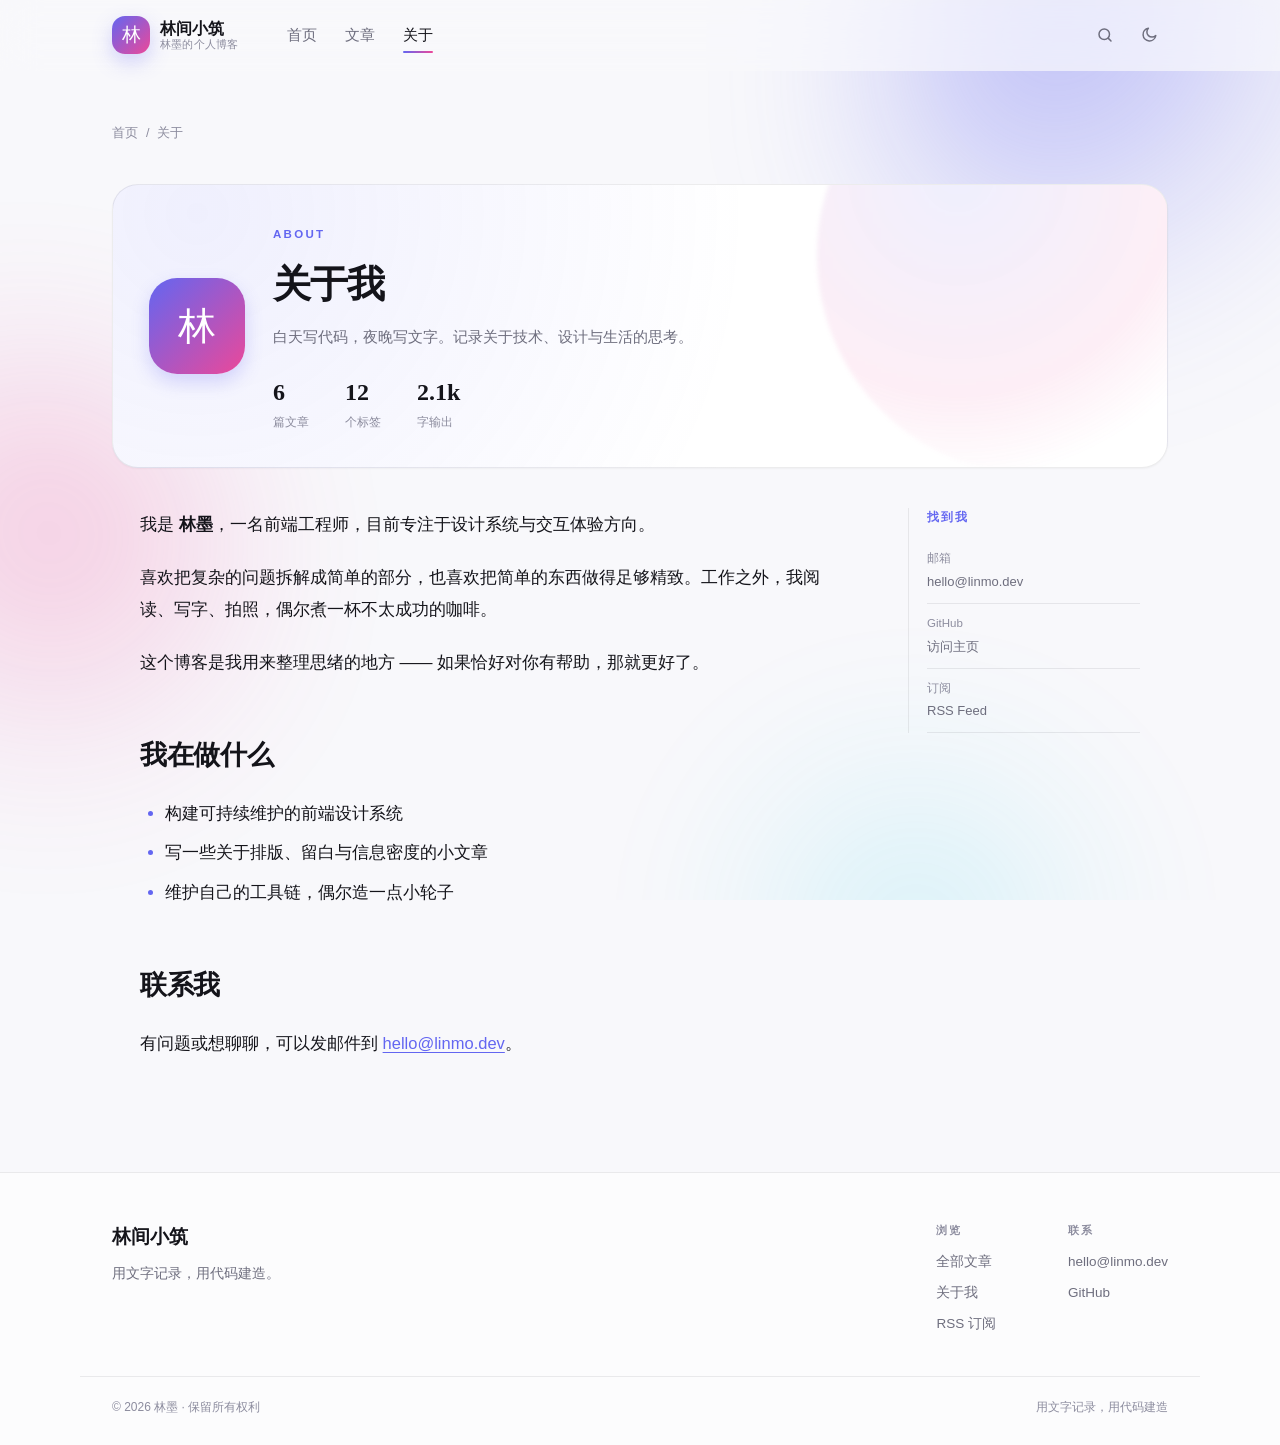
==== about/index.html @ 9710a499 "Replace site with new blog (林间小筑)" ====
<!DOCTYPE html>
<html lang="zh-CN">
<head>
<meta charset="utf-8">
<meta name="viewport" content="width=device-width, initial-scale=1">
<title>关于我 · 林间小筑</title>
<meta name="description" content="我是 林墨，一名前端工程师，目前专注于设计系统与交互体验方向。

喜欢把复杂的问题拆解成简单的部分，也喜欢把简单的东西做得足够精致。工作之外，我阅读、写字、拍照，偶尔煮一杯不太成功的咖啡。

这个博客是我用来整理思绪的地方 —— 如果恰好对">
<meta name="robots" content="index, follow">
<link rel="canonical" href="http://localhost:4321/about">
<meta property="og:type" content="website">
<meta property="og:site_name" content="林间小筑">
<meta property="og:title" content="关于我 · 林间小筑">
<meta property="og:description" content="我是 林墨，一名前端工程师，目前专注于设计系统与交互体验方向。

喜欢把复杂的问题拆解成简单的部分，也喜欢把简单的东西做得足够精致。工作之外，我阅读、写字、拍照，偶尔煮一杯不太成功的咖啡。

这个博客是我用来整理思绪的地方 —— 如果恰好对">
<meta property="og:url" content="http://localhost:4321/about">

<meta name="twitter:card" content="summary">
<meta name="theme-color" content="#6366f1" media="(prefers-color-scheme: light)">
<meta name="theme-color" content="#0b0b10" media="(prefers-color-scheme: dark)">
<link rel="icon" href="../assets/favicon.svg" type="image/svg+xml">
<link rel="stylesheet" href="../assets/site.css">
<style>:root{--accent:#6366f1;--accent-soft:rgba(99, 102, 241, 0.1);}</style>
<link rel="alternate" type="application/rss+xml" title="林间小筑" href="../rss.xml">
<script>
(function () {
  try {
    var saved = localStorage.getItem('theme');
    var prefersDark = window.matchMedia('(prefers-color-scheme: dark)').matches;
    document.documentElement.dataset.theme = saved || (prefersDark ? 'dark' : 'light');
  } catch (error) {}
})();
</script>

</head>
<body class="">
<a class="skip-link" href="#main">跳到主要内容</a>
<div class="bg-decor" aria-hidden="true">
  <span class="blob blob--1"></span>
  <span class="blob blob--2"></span>
  <span class="blob blob--3"></span>
</div>
<header class="site-header" data-header>
  <div class="shell nav">
    <a class="brand" href="../">
      <span class="brand__mark" aria-hidden="true">林</span>
      <span class="brand__text">
        <strong>林间小筑</strong>
        <small>林墨的个人博客</small>
      </span>
    </a>
    <button class="nav-toggle" type="button" aria-label="打开导航" aria-expanded="false" aria-controls="site-nav" data-nav-toggle>
      <span class="nav-toggle__open"><svg viewBox="0 0 24 24" fill="none" stroke="currentColor" stroke-width="2" stroke-linecap="round" aria-hidden="true"><path d="M4 7h16M4 12h16M4 17h16"/></svg></span>
      <span class="nav-toggle__close"><svg viewBox="0 0 24 24" fill="none" stroke="currentColor" stroke-width="2" stroke-linecap="round" aria-hidden="true"><path d="m6 6 12 12M18 6 6 18"/></svg></span>
    </button>
    <nav class="nav__links" id="site-nav" data-nav-links>
      <a href="../">首页</a>
      <a href="../posts">文章</a>
      <a href="../about" class="is-active" aria-current="page">关于</a>
    </nav>
    <div class="nav__actions">
      <a class="icon-btn" href="../posts#search" aria-label="搜索文章" title="搜索文章"><svg viewBox="0 0 24 24" fill="none" stroke="currentColor" stroke-width="2" stroke-linecap="round" stroke-linejoin="round" aria-hidden="true"><circle cx="11" cy="11" r="7"/><path d="m20 20-3.5-3.5"/></svg></a>
      <button class="icon-btn icon-btn--theme" type="button" data-theme-toggle aria-label="切换深浅色主题" title="切换主题">
        <svg class="icon-sun" viewBox="0 0 24 24" fill="none" stroke="currentColor" stroke-width="2" stroke-linecap="round" stroke-linejoin="round" aria-hidden="true"><circle cx="12" cy="12" r="4"/><path d="M12 2v2M12 20v2M4.9 4.9l1.4 1.4M17.7 17.7l1.4 1.4M2 12h2M20 12h2M4.9 19.1l1.4-1.4M17.7 6.3l1.4-1.4"/></svg><svg class="icon-moon" viewBox="0 0 24 24" fill="none" stroke="currentColor" stroke-width="2" stroke-linecap="round" stroke-linejoin="round" aria-hidden="true"><path d="M21 12.8A8.5 8.5 0 1 1 11.2 3a6.5 6.5 0 0 0 9.8 9.8Z"/></svg>
      </button>
    </div>
  </div>
</header>
<main id="main">

<section class="page-head shell">
  <nav class="breadcrumb"><a href="../">首页</a><span>/</span><span aria-current="page">关于</span></nav>
</section>

<section class="shell about">
  <div class="about__card">
    <span class="about__decor" aria-hidden="true"></span>
    <span class="avatar avatar--text avatar--xl" aria-hidden="true">林</span>
    <div class="about__intro">
      <span class="section-kicker">About</span>
      <h1>关于我</h1>
      <p class="about__tagline">白天写代码，夜晚写文字。记录关于技术、设计与生活的思考。</p>
      <ul class="about__facts">
        <li><strong>6</strong><span>篇文章</span></li>
        <li><strong>12</strong><span>个标签</span></li>
        <li><strong>2.1k</strong><span>字输出</span></li>
      </ul>
    </div>
  </div>
  <div class="post__layout">
    <div class="prose"><p>我是 <strong>林墨</strong>，一名前端工程师，目前专注于设计系统与交互体验方向。</p>
<p>喜欢把复杂的问题拆解成简单的部分，也喜欢把简单的东西做得足够精致。工作之外，我阅读、写字、拍照，偶尔煮一杯不太成功的咖啡。</p>
<p>这个博客是我用来整理思绪的地方 —— 如果恰好对你有帮助，那就更好了。</p>
<h2 id="我在做什么">我在做什么</h2>
<ul><li>构建可持续维护的前端设计系统</li><li>写一些关于排版、留白与信息密度的小文章</li><li>维护自己的工具链，偶尔造一点小轮子</li></ul>
<h2 id="联系我">联系我</h2>
<p>有问题或想聊聊，可以发邮件到 <a href="mailto:hello@linmo.dev">hello@linmo.dev</a>。</p></div>
    <aside class="about__aside">
      <p class="post-toc__title">找到我</p>
      <ul class="contact-list">
        <li><span>邮箱</span><a href="mailto:hello@linmo.dev">hello@linmo.dev</a></li>
        <li><span>GitHub</span><a href="https://github.com/clone-cpy" target="_blank" rel="noopener noreferrer">访问主页</a></li>
        <li><span>订阅</span><a href="../rss.xml">RSS Feed</a></li>
      </ul>
    </aside>
  </div>
</section>
</main>
<footer class="site-footer">
  <div class="shell footer">
    <div class="footer__brand">
      <p class="footer__title">林间小筑</p>
      <p class="footer__note">用文字记录，用代码建造。</p>
    </div>
    <div class="footer__cols">
      <div>
        <p class="footer__heading">浏览</p>
        <a href="../posts">全部文章</a>
        <a href="../about">关于我</a>
        <a href="../rss.xml">RSS 订阅</a>
      </div>
      <div>
        <p class="footer__heading">联系</p>
        <a href="mailto:hello@linmo.dev">hello@linmo.dev</a>
        <a href="https://github.com/clone-cpy" target="_blank" rel="noopener noreferrer">GitHub</a>
        
      </div>
    </div>
  </div>
  <div class="shell footer__bottom">
    <p>© 2026 林墨 · 保留所有权利</p>
    <p>用文字记录，用代码建造</p>
  </div>
</footer>
<script src="../assets/site.js" defer></script>
</body>
</html>
---- assets/site.css ----
/* =========================================================
   林间小筑 · 站点样式
   配色与布局参考原站，重构为可主题化的设计系统
   ========================================================= */

:root {
  --bg: #f8f8fb;
  --bg-elev: #ffffff;
  --bg-soft: #f0f0f7;
  --text: #14141a;
  --text-muted: #6e6e7e;
  --text-soft: #8c8c9e;
  --border: rgba(20, 20, 26, 0.08);
  --border-strong: rgba(20, 20, 26, 0.16);
  --nav-bg: rgba(248, 248, 251, 0.72);
  --accent: #6366f1;
  --accent-2: #ec4899;
  --accent-soft: rgba(99, 102, 241, 0.1);
  --accent-contrast: #ffffff;
  --shadow-sm: 0 1px 2px rgba(0, 0, 0, 0.04), 0 8px 24px rgba(0, 0, 0, 0.05);
  --shadow-lg: 0 18px 48px rgba(99, 102, 241, 0.16);
  --shadow-card: 0 1px 2px rgba(20, 20, 26, 0.04);
  --radius: 20px;
  --radius-sm: 12px;
  --shell: 1120px;
  --font-sans: "Inter", -apple-system, BlinkMacSystemFont, "Segoe UI", "PingFang SC", "Hiragino Sans GB",
    "Microsoft YaHei", "Noto Sans CJK SC", "Noto Sans SC", sans-serif;
  --font-serif: "Noto Serif CJK SC", "Noto Serif SC", "Songti SC", "Source Han Serif SC", "AR PL UMing CN",
    Georgia, serif;
  --font-mono: "JetBrains Mono", "SFMono-Regular", "Cascadia Code", Menlo, Consolas, monospace;
  --ease: cubic-bezier(0.22, 0.68, 0.34, 1);
  color-scheme: light;
}

[data-theme="dark"] {
  --bg: #0b0b10;
  --bg-elev: #14141c;
  --bg-soft: #1b1b26;
  --text: #f2f2f7;
  --text-muted: #9b9bab;
  --text-soft: #7a7a90;
  --border: rgba(255, 255, 255, 0.09);
  --border-strong: rgba(255, 255, 255, 0.18);
  --nav-bg: rgba(11, 11, 16, 0.72);
  --accent-soft: rgba(129, 140, 248, 0.16);
  --shadow-sm: 0 1px 2px rgba(0, 0, 0, 0.3), 0 8px 24px rgba(0, 0, 0, 0.35);
  --shadow-lg: 0 18px 48px rgba(0, 0, 0, 0.5);
  --shadow-card: 0 1px 2px rgba(0, 0, 0, 0.25);
  color-scheme: dark;
}

*,
*::before,
*::after {
  box-sizing: border-box;
}

html {
  -webkit-text-size-adjust: 100%;
  scroll-behavior: smooth;
  scroll-padding-top: 96px;
}

body {
  margin: 0;
  min-height: 100vh;
  background: var(--bg);
  color: var(--text);
  font-family: var(--font-sans);
  font-size: 16px;
  line-height: 1.7;
  -webkit-font-smoothing: antialiased;
  -moz-osx-font-smoothing: grayscale;
  overflow-x: hidden;
  transition: background-color 0.4s var(--ease), color 0.4s var(--ease);
}

img,
svg {
  display: block;
  max-width: 100%;
}

img {
  height: auto;
}

a {
  color: inherit;
  text-decoration: none;
}

button {
  font: inherit;
  color: inherit;
  cursor: pointer;
}

input,
textarea,
select {
  font: inherit;
  color: inherit;
}

::selection {
  background: var(--accent-soft);
  color: var(--text);
}

:focus-visible {
  outline: 2px solid var(--accent);
  outline-offset: 3px;
  border-radius: 4px;
}

.sr-only {
  position: absolute;
  width: 1px;
  height: 1px;
  padding: 0;
  margin: -1px;
  overflow: hidden;
  clip: rect(0 0 0 0);
  white-space: nowrap;
  border: 0;
}

.skip-link {
  position: fixed;
  top: 12px;
  left: 12px;
  z-index: 999;
  padding: 10px 16px;
  border-radius: 999px;
  background: var(--text);
  color: var(--bg);
  font-size: 14px;
  transform: translateY(-160%);
  transition: transform 0.25s var(--ease);
}

.skip-link:focus-visible {
  transform: none;
}

.shell {
  width: 100%;
  max-width: var(--shell);
  margin: 0 auto;
  padding-inline: 32px;
}

/* 背景装饰 */
.bg-decor {
  position: fixed;
  inset: 0;
  z-index: -1;
  overflow: hidden;
  pointer-events: none;
}

.blob {
  position: absolute;
  border-radius: 50%;
  filter: blur(90px);
  opacity: 0.5;
  animation: drift 26s ease-in-out infinite alternate;
}

.blob--1 {
  top: -160px;
  right: -120px;
  width: 520px;
  height: 520px;
  background: radial-gradient(circle at 30% 30%, var(--accent), transparent 68%);
}

.blob--2 {
  top: 38vh;
  left: -220px;
  width: 460px;
  height: 460px;
  background: radial-gradient(circle at 60% 40%, var(--accent-2), transparent 70%);
  opacity: 0.32;
  animation-delay: -8s;
}

.blob--3 {
  bottom: -240px;
  right: 12vw;
  width: 420px;
  height: 420px;
  background: radial-gradient(circle at 50% 50%, #22d3ee, transparent 70%);
  opacity: 0.22;
  animation-delay: -15s;
}

[data-theme="dark"] .blob {
  opacity: 0.3;
}

@keyframes drift {
  0% {
    transform: translate3d(0, 0, 0) scale(1);
  }
  50% {
    transform: translate3d(-30px, 24px, 0) scale(1.06);
  }
  100% {
    transform: translate3d(20px, -18px, 0) scale(0.97);
  }
}

/* 顶部导航 */
.site-header {
  position: sticky;
  top: 0;
  z-index: 60;
  background: var(--nav-bg);
  border-bottom: 1px solid transparent;
  transition: border-color 0.3s var(--ease), box-shadow 0.3s var(--ease), background-color 0.3s var(--ease);
}

@supports (backdrop-filter: blur(12px)) {
  .site-header {
    backdrop-filter: blur(18px) saturate(1.5);
  }
}

.site-header.is-scrolled {
  border-bottom-color: var(--border);
  box-shadow: 0 6px 24px rgba(20, 20, 26, 0.04);
}

.nav {
  position: relative;
  display: flex;
  align-items: center;
  gap: 24px;
  height: 70px;
}

.brand {
  display: inline-flex;
  align-items: center;
  gap: 10px;
  flex-shrink: 0;
}

.brand__mark {
  display: grid;
  place-items: center;
  width: 38px;
  height: 38px;
  border-radius: 13px;
  background: linear-gradient(135deg, var(--accent), var(--accent-2));
  color: #fff;
  font-family: var(--font-serif);
  font-size: 19px;
  box-shadow: 0 8px 20px rgba(99, 102, 241, 0.28);
}

.brand__text {
  display: flex;
  flex-direction: column;
  line-height: 1.2;
}

.brand__text strong {
  font-family: var(--font-serif);
  font-size: 16px;
  font-weight: 600;
  letter-spacing: 0.01em;
}

.brand__text small {
  font-size: 11px;
  color: var(--text-soft);
  letter-spacing: 0.02em;
}

.nav__links {
  display: flex;
  align-items: center;
  gap: 4px;
  margin-left: 12px;
}

.nav__links a {
  position: relative;
  padding: 8px 12px;
  border-radius: 10px;
  font-size: 14.5px;
  color: var(--text-muted);
  transition: color 0.2s var(--ease), background-color 0.2s var(--ease);
}

.nav__links a::after {
  content: "";
  position: absolute;
  left: 12px;
  right: 12px;
  bottom: 2px;
  height: 2px;
  border-radius: 2px;
  background: linear-gradient(90deg, var(--accent), var(--accent-2));
  transform: scaleX(0);
  transform-origin: left;
  transition: transform 0.28s var(--ease);
}

.nav__links a:hover {
  color: var(--text);
}

.nav__links a:hover::after,
.nav__links a.is-active::after {
  transform: scaleX(1);
}

.nav__links a.is-active {
  color: var(--text);
}

.nav__actions {
  display: flex;
  align-items: center;
  gap: 6px;
  margin-left: auto;
}

.icon-btn {
  display: inline-flex;
  align-items: center;
  justify-content: center;
  width: 38px;
  height: 38px;
  padding: 0;
  border: 1px solid transparent;
  border-radius: 50%;
  background: transparent;
  color: var(--text-muted);
  transition: background-color 0.2s var(--ease), color 0.2s var(--ease), transform 0.2s var(--ease);
}

.icon-btn svg {
  width: 18px;
  height: 18px;
}

.icon-btn:hover {
  background: var(--bg-soft);
  color: var(--text);
}

.icon-btn:active {
  transform: scale(0.94);
}

.icon-btn--theme svg {
  display: none;
}

[data-theme="dark"] .icon-btn--theme .icon-sun,
[data-theme="light"] .icon-btn--theme .icon-moon {
  display: block;
}

.nav-toggle {
  display: none;
  width: 40px;
  height: 40px;
  margin-left: auto;
  border: 1px solid var(--border);
  border-radius: 12px;
  background: var(--bg-elev);
  color: var(--text);
  align-items: center;
  justify-content: center;
}

.nav-toggle svg {
  width: 18px;
  height: 18px;
}

.nav-toggle__close {
  display: none;
}

.nav-toggle[aria-expanded="true"] .nav-toggle__open {
  display: none;
}

.nav-toggle[aria-expanded="true"] .nav-toggle__close {
  display: block;
}

/* 按钮 */
.btn {
  display: inline-flex;
  align-items: center;
  justify-content: center;
  gap: 8px;
  padding: 12px 22px;
  border: 1px solid transparent;
  border-radius: 999px;
  font-size: 14.5px;
  font-weight: 500;
  line-height: 1.2;
  white-space: nowrap;
  transition: transform 0.25s var(--ease), box-shadow 0.25s var(--ease), background-color 0.2s var(--ease),
    border-color 0.2s var(--ease), color 0.2s var(--ease);
}

.btn svg {
  width: 17px;
  height: 17px;
  flex-shrink: 0;
}

.btn--primary {
  background: linear-gradient(135deg, var(--accent), var(--accent-2));
  color: #fff;
  box-shadow: 0 10px 26px rgba(99, 102, 241, 0.28);
}

.btn--primary:hover {
  transform: translateY(-2px);
  box-shadow: 0 16px 34px rgba(99, 102, 241, 0.34);
}

.btn--ghost {
  background: var(--bg-elev);
  border-color: var(--border);
  color: var(--text);
}

.btn--ghost:hover {
  border-color: var(--border-strong);
  transform: translateY(-2px);
  box-shadow: var(--shadow-sm);
}

.btn--sm {
  padding: 8px 14px;
  font-size: 13.5px;
}

.btn--block {
  width: 100%;
}

.text-link {
  display: inline-flex;
  white-space: nowrap;
  align-items: center;
  gap: 6px;
  font-size: 14px;
  font-weight: 500;
  color: var(--accent);
}

.text-link svg {
  width: 16px;
  height: 16px;
  transition: transform 0.25s var(--ease);
}

.text-link:hover svg {
  transform: translateX(3px);
}

.chip {
  display: inline-flex;
  align-items: center;
  padding: 2px 10px;
  border-radius: 999px;
  background: var(--accent-soft);
  color: var(--accent);
  font-size: 12px;
  font-weight: 500;
  letter-spacing: 0.02em;
}

.tag-list {
  display: flex;
  flex-wrap: wrap;
  gap: 10px;
  margin: 0;
  padding: 0;
  list-style: none;
  font-size: 12.5px;
  color: var(--text-soft);
}

.tag-list a:hover {
  color: var(--accent);
}

.meta-dot {
  color: var(--text-soft);
}

/* 首屏 */
.hero {
  display: grid;
  grid-template-columns: minmax(0, 1.15fr) minmax(0, 0.85fr);
  gap: 56px;
  align-items: center;
  padding-block: 80px 72px;
}

.eyebrow {
  display: inline-flex;
  align-items: center;
  gap: 9px;
  padding: 7px 16px;
  border: 1px solid var(--border);
  border-radius: 999px;
  background: var(--bg-elev);
  box-shadow: var(--shadow-card);
  font-size: 12.5px;
  letter-spacing: 0.02em;
  color: var(--text-muted);
}

.pulse {
  position: relative;
  width: 7px;
  height: 7px;
  border-radius: 50%;
  background: #22c55e;
  box-shadow: 0 0 0 0 rgba(34, 197, 94, 0.45);
  animation: pulse 2.4s infinite;
}

@keyframes pulse {
  0% {
    box-shadow: 0 0 0 0 rgba(34, 197, 94, 0.45);
  }
  70% {
    box-shadow: 0 0 0 8px rgba(34, 197, 94, 0);
  }
  100% {
    box-shadow: 0 0 0 0 rgba(34, 197, 94, 0);
  }
}

.hero__title {
  margin: 22px 0 0;
  font-family: var(--font-serif);
  font-size: clamp(38px, 5.4vw, 64px);
  font-weight: 600;
  line-height: 1.14;
  letter-spacing: -0.02em;
}

.gradient-text {
  background: linear-gradient(120deg, var(--accent) 10%, var(--accent-2) 90%);
  -webkit-background-clip: text;
  background-clip: text;
  color: transparent;
}

.hero__text {
  max-width: 46ch;
  margin: 22px 0 0;
  font-size: 16.5px;
  line-height: 1.9;
  color: var(--text-muted);
}

.hero__actions {
  display: flex;
  flex-wrap: wrap;
  gap: 12px;
  margin-top: 32px;
}

.hero__stats {
  display: flex;
  gap: 40px;
  margin: 44px 0 0;
  padding: 0;
}

.hero__stats div {
  display: flex;
  flex-direction: column;
  gap: 2px;
}

.hero__stats dt {
  font-size: 11.5px;
  letter-spacing: 0.14em;
  text-transform: uppercase;
  color: var(--text-soft);
}

.hero__stats dd {
  margin: 0;
  font-family: var(--font-serif);
  font-size: 26px;
  font-weight: 600;
  line-height: 1.2;
}

.profile-card {
  position: relative;
  padding: 26px;
  border: 1px solid var(--border);
  border-radius: 26px;
  background: var(--bg-elev);
  box-shadow: var(--shadow-sm);
  overflow: hidden;
}

.profile-card::before {
  content: "";
  position: absolute;
  inset: 0 0 auto;
  height: 96px;
  background: linear-gradient(135deg, var(--accent-soft), transparent 80%);
  opacity: 0.9;
}

.profile-card > * {
  position: relative;
}

.profile-card__head {
  display: flex;
  align-items: center;
  gap: 16px;
}

.avatar {
  display: inline-grid;
  place-items: center;
  width: 44px;
  height: 44px;
  flex-shrink: 0;
  border-radius: 50%;
  background: linear-gradient(135deg, var(--accent), var(--accent-2));
  color: #fff;
  font-family: var(--font-serif);
  font-size: 18px;
  object-fit: cover;
  box-shadow: 0 8px 18px rgba(99, 102, 241, 0.24);
}

.avatar--lg {
  width: 62px;
  height: 62px;
  font-size: 25px;
}

.avatar--xl {
  width: 96px;
  height: 96px;
  font-size: 38px;
  border-radius: 28px;
}

.profile-card__name {
  margin: 0;
  font-family: var(--font-serif);
  font-size: 20px;
  font-weight: 600;
}

.profile-card__role {
  margin: 2px 0 0;
  font-size: 12.5px;
  color: var(--text-soft);
}

.profile-card__bio {
  margin: 18px 0 0;
  font-size: 14px;
  line-height: 1.8;
  color: var(--text-muted);
}

.profile-card__links {
  display: flex;
  gap: 8px;
  margin: 20px 0 0;
  padding: 0;
  list-style: none;
}

.profile-card__links a {
  display: inline-flex;
  align-items: center;
  gap: 7px;
  padding: 7px 12px;
  border: 1px solid var(--border);
  border-radius: 999px;
  font-size: 12.5px;
  color: var(--text-muted);
  transition: border-color 0.2s var(--ease), color 0.2s var(--ease), background-color 0.2s var(--ease);
}

.profile-card__links a:hover {
  border-color: var(--accent);
  color: var(--accent);
  background: var(--accent-soft);
}

.profile-card__links svg {
  width: 15px;
  height: 15px;
}

.profile-card__status {
  display: flex;
  align-items: center;
  gap: 8px;
  margin: 22px 0 0;
  padding-top: 18px;
  border-top: 1px solid var(--border);
  font-size: 12px;
  color: var(--text-soft);
}

/* 区块 */
.section {
  padding-block: 46px;
}

.section-head {
  display: flex;
  align-items: flex-end;
  justify-content: space-between;
  gap: 24px;
  margin-bottom: 30px;
}

.section-kicker {
  display: inline-block;
  font-size: 11.5px;
  font-weight: 600;
  letter-spacing: 0.2em;
  text-transform: uppercase;
  color: var(--accent);
}

.section-head h2 {
  margin: 6px 0 0;
  font-family: var(--font-serif);
  font-size: clamp(26px, 3vw, 32px);
  font-weight: 600;
  letter-spacing: -0.01em;
}

.section-head p {
  margin: 8px 0 0;
  font-size: 14.5px;
  color: var(--text-muted);
}

/* 文章卡片 */
.post-grid {
  display: grid;
  grid-template-columns: repeat(auto-fill, minmax(300px, 1fr));
  gap: 24px;
}

.post-card {
  display: flex;
  flex-direction: column;
  overflow: hidden;
  border: 1px solid var(--border);
  border-radius: var(--radius);
  background: var(--bg-elev);
  box-shadow: var(--shadow-card);
  transition: transform 0.35s var(--ease), box-shadow 0.35s var(--ease), border-color 0.35s var(--ease);
}

.post-card:hover {
  transform: translateY(-4px);
  border-color: var(--border-strong);
  border-color: color-mix(in srgb, var(--accent) 35%, var(--border));
  box-shadow: var(--shadow-lg);
}

.post-card__cover {
  position: relative;
  display: block;
  aspect-ratio: 16 / 10;
  overflow: hidden;
  background: linear-gradient(135deg, var(--accent-soft), var(--bg-soft));
}

.post-card__cover img {
  width: 100%;
  height: 100%;
  object-fit: cover;
  transition: transform 0.7s var(--ease);
}

.post-card:hover .post-card__cover img {
  transform: scale(1.04);
}

.cover-letter {
  display: grid;
  place-items: center;
  width: 100%;
  height: 100%;
  background: linear-gradient(135deg, var(--accent), var(--accent-2));
  color: rgba(255, 255, 255, 0.92);
  font-family: var(--font-serif);
  font-size: clamp(48px, 8vw, 78px);
}

.cover-letter--card {
  font-size: clamp(44px, 7vw, 70px);
}

.post-card__body {
  display: flex;
  flex: 1;
  flex-direction: column;
  padding: 20px 22px 22px;
}

.post-card__meta {
  display: flex;
  flex-wrap: wrap;
  align-items: center;
  gap: 8px;
  font-size: 12.5px;
  color: var(--text-soft);
}

.post-card__title {
  margin: 12px 0 0;
  font-family: var(--font-serif);
  font-size: 19px;
  font-weight: 600;
  line-height: 1.5;
  letter-spacing: -0.01em;
}

.post-card__title a {
  background-image: linear-gradient(var(--accent), var(--accent));
  background-position: 0 100%;
  background-repeat: no-repeat;
  background-size: 0 1px;
  transition: color 0.2s var(--ease), background-size 0.3s var(--ease);
}

.post-card__title a:hover {
  color: var(--accent);
  background-size: 100% 1px;
}

.post-card__excerpt {
  display: -webkit-box;
  margin: 10px 0 0;
  overflow: hidden;
  font-size: 14px;
  line-height: 1.8;
  color: var(--text-muted);
  -webkit-line-clamp: 3;
  -webkit-box-orient: vertical;
}

.post-card__footer {
  display: flex;
  align-items: center;
  justify-content: space-between;
  gap: 12px;
  margin-top: auto;
  padding-top: 18px;
}

.read-more {
  display: inline-flex;
  align-items: center;
  gap: 6px;
  font-size: 13px;
  font-weight: 500;
  color: var(--accent);
  white-space: nowrap;
}

.read-more svg {
  width: 16px;
  height: 16px;
  transition: transform 0.25s var(--ease);
}

.post-card:hover .read-more svg {
  transform: translateX(3px);
}

.post-card--feature {
  grid-column: span 2;
  display: grid;
  grid-template-columns: 1.05fr 0.95fr;
}

.post-card--feature .post-card__cover {
  height: 100%;
  aspect-ratio: auto;
}

.post-card--feature .post-card__cover img {
  object-position: left center;
}

.post-card--feature .post-card__body {
  padding: 30px 32px;
  justify-content: center;
}

.post-card--feature .post-card__title {
  font-size: clamp(22px, 2.4vw, 27px);
}

.post-card--feature .post-card__excerpt {
  -webkit-line-clamp: 4;
  font-size: 14.5px;
}

/* 标签云 */
.tag-cloud {
  display: flex;
  flex-wrap: wrap;
  gap: 10px;
}

.tag-pill {
  display: inline-flex;
  align-items: center;
  gap: 8px;
  padding: 9px 16px;
  border: 1px solid var(--border);
  border-radius: 999px;
  background: var(--bg-elev);
  font-size: 14px;
  color: var(--text-muted);
  transition: border-color 0.2s var(--ease), color 0.2s var(--ease), transform 0.2s var(--ease);
}

.tag-pill span {
  font-size: 12px;
  color: var(--text-soft);
}

.tag-pill:hover {
  transform: translateY(-2px);
  border-color: var(--accent);
  color: var(--accent);
}

/* 订阅卡片 */
.cta-card {
  position: relative;
  display: flex;
  align-items: center;
  justify-content: space-between;
  gap: 32px;
  padding: 42px 44px;
  border: 1px solid var(--border);
  border-radius: 26px;
  background:
    radial-gradient(circle at 12% 18%, var(--accent-soft), transparent 55%),
    radial-gradient(circle at 92% 80%, rgba(236, 72, 153, 0.12), transparent 55%),
    var(--bg-elev);
  overflow: hidden;
}

.cta-card h2 {
  margin: 8px 0 0;
  font-family: var(--font-serif);
  font-size: clamp(24px, 3vw, 30px);
  font-weight: 600;
}

.cta-card p {
  max-width: 52ch;
  margin: 10px 0 0;
  font-size: 14.5px;
  color: var(--text-muted);
}

.cta-card__actions {
  display: flex;
  flex-wrap: wrap;
  gap: 12px;
  flex-shrink: 0;
}

/* 列表页 */
.page-head {
  padding-block: 52px 8px;
}

.breadcrumb {
  display: flex;
  flex-wrap: wrap;
  align-items: center;
  gap: 8px;
  font-size: 12.5px;
  color: var(--text-soft);
}

.breadcrumb a:hover {
  color: var(--accent);
}

.breadcrumb [aria-current] {
  max-width: 46ch;
  overflow: hidden;
  text-overflow: ellipsis;
  white-space: nowrap;
}

.page-head__row {
  display: flex;
  flex-wrap: wrap;
  align-items: flex-end;
  justify-content: space-between;
  gap: 24px;
  margin-top: 18px;
}

.page-head h1 {
  margin: 0;
  font-family: var(--font-serif);
  font-size: clamp(30px, 4.4vw, 44px);
  font-weight: 600;
  letter-spacing: -0.02em;
}

.page-head__row p {
  margin: 8px 0 0;
  font-size: 14px;
  color: var(--text-muted);
}

.search-form {
  display: flex;
  align-items: center;
  gap: 6px;
  padding: 5px 5px 5px 16px;
  border: 1px solid var(--border);
  border-radius: 999px;
  background: var(--bg-elev);
  box-shadow: var(--shadow-card);
  transition: border-color 0.2s var(--ease), box-shadow 0.2s var(--ease);
}

.search-form:focus-within {
  border-color: var(--accent);
  box-shadow: 0 0 0 4px var(--accent-soft);
}

.search-form input {
  width: min(240px, 40vw);
  padding: 8px 0;
  border: none;
  background: transparent;
  font-size: 14px;
  outline: none;
}

.search-form input::placeholder {
  color: var(--text-soft);
}

.search-form button {
  display: grid;
  place-items: center;
  width: 36px;
  height: 36px;
  border: none;
  border-radius: 50%;
  background: var(--accent);
  color: #fff;
}

.search-form button svg {
  width: 16px;
  height: 16px;
}

.filter-row {
  display: flex;
  flex-wrap: wrap;
  gap: 8px;
  margin-top: 26px;
}

.filter-chip {
  display: inline-flex;
  align-items: center;
  gap: 6px;
  padding: 6px 14px;
  border: 1px solid var(--border);
  border-radius: 999px;
  background: var(--bg-elev);
  font-size: 13px;
  color: var(--text-muted);
  transition: all 0.2s var(--ease);
}

.filter-chip span {
  font-size: 11.5px;
  color: var(--text-soft);
}

.filter-chip:hover {
  border-color: var(--accent);
  color: var(--accent);
}

.filter-chip.is-active {
  border-color: transparent;
  background: var(--accent);
  color: #fff;
}

.filter-chip.is-active span {
  color: rgba(255, 255, 255, 0.75);
}

.pagination {
  display: flex;
  align-items: center;
  justify-content: center;
  gap: 14px;
  margin-top: 44px;
  font-size: 13.5px;
  color: var(--text-muted);
}

.page-btn {
  padding: 9px 18px;
  border: 1px solid var(--border);
  border-radius: 999px;
  background: var(--bg-elev);
  transition: border-color 0.2s var(--ease), color 0.2s var(--ease);
}

.page-btn:hover {
  border-color: var(--accent);
  color: var(--accent);
}

/* 文章详情 */
.post {
  padding-top: 46px;
  padding-bottom: 20px;
}

.post__header {
  max-width: 800px;
  margin: 0 auto;
}

.post__tags {
  display: flex;
  flex-wrap: wrap;
  gap: 8px;
  margin: 20px 0 0;
  padding: 0;
  list-style: none;
}

.post__title {
  margin: 16px 0 0;
  font-family: var(--font-serif);
  font-size: clamp(30px, 4.6vw, 46px);
  font-weight: 600;
  line-height: 1.28;
  letter-spacing: -0.02em;
}

.post__meta {
  display: flex;
  flex-wrap: wrap;
  align-items: center;
  gap: 10px;
  margin: 18px 0 0;
  font-size: 13.5px;
  color: var(--text-soft);
}

.post-cover {
  max-width: 980px;
  margin: 40px auto 0;
  overflow: hidden;
  border-radius: 24px;
  border: 1px solid var(--border);
  background: var(--bg-soft);
}

.post-cover img {
  width: 100%;
}

.post__layout {
  display: grid;
  grid-template-columns: minmax(0, 1fr) 232px;
  gap: 56px;
  align-items: start;
  max-width: 1000px;
  margin: 48px auto 0;
}

.post-toc {
  position: sticky;
  top: 100px;
  padding-left: 18px;
  border-left: 1px solid var(--border);
}

.post-toc__title {
  margin: 0 0 12px;
  font-size: 11.5px;
  font-weight: 600;
  letter-spacing: 0.16em;
  text-transform: uppercase;
  color: var(--accent);
}

.post-toc ol {
  display: flex;
  flex-direction: column;
  gap: 8px;
  margin: 0;
  padding: 0;
  list-style: none;
}

.post-toc a {
  display: block;
  font-size: 13px;
  line-height: 1.6;
  color: var(--text-soft);
  transition: color 0.2s var(--ease);
}

.post-toc a:hover {
  color: var(--text);
}

.post-toc a.is-active {
  color: var(--accent);
}

.post-toc__item--h3 a {
  padding-left: 12px;
  font-size: 12.5px;
}

.post__footer {
  max-width: 760px;
  margin: 64px auto 0;
}

.post__end {
  margin: 0;
  text-align: center;
  font-size: 12px;
  letter-spacing: 0.4em;
  color: var(--text-soft);
}

.post-nav {
  display: grid;
  grid-template-columns: 1fr 1fr;
  gap: 16px;
  margin-top: 34px;
}

.post-nav__card {
  display: flex;
  flex-direction: column;
  gap: 6px;
  padding: 18px 20px;
  border: 1px solid var(--border);
  border-radius: 16px;
  background: var(--bg-elev);
  transition: border-color 0.2s var(--ease), transform 0.2s var(--ease);
}

.post-nav__card:hover {
  transform: translateY(-2px);
  border-color: var(--accent);
}

.post-nav__card--next {
  text-align: right;
  align-items: flex-end;
}

.post-nav__label {
  font-size: 11.5px;
  color: var(--text-soft);
}

.post-nav__title {
  font-size: 14.5px;
  font-weight: 500;
  line-height: 1.6;
}

.post-nav--single {
  grid-template-columns: 1fr;
}

.post__actions {
  display: flex;
  flex-wrap: wrap;
  align-items: center;
  justify-content: space-between;
  gap: 16px;
  margin-top: 34px;
}

/* 正文排版 */
.prose {
  min-width: 0;
  font-size: 16.5px;
  line-height: 1.95;
  color: var(--text);
  word-break: break-word;
}

.prose > *:first-child {
  margin-top: 0;
}

.prose p {
  margin: 1.25em 0;
}

.prose h2,
.prose h3,
.prose h4 {
  font-family: var(--font-serif);
  font-weight: 600;
  line-height: 1.4;
  letter-spacing: -0.01em;
  scroll-margin-top: 96px;
}

.prose h2 {
  margin: 2.2em 0 0.8em;
  font-size: 27px;
}

.prose h3 {
  margin: 1.9em 0 0.7em;
  font-size: 21px;
}

.prose h4 {
  margin: 1.7em 0 0.6em;
  font-size: 17px;
}

.prose a {
  color: var(--accent);
  text-decoration: underline;
  text-decoration-thickness: 1px;
  text-underline-offset: 3px;
  transition: color 0.2s var(--ease);
}

.prose a:hover {
  color: var(--accent-2);
}

.prose ul,
.prose ol {
  margin: 1.2em 0;
  padding-left: 1.5em;
}

.prose li {
  margin: 0.45em 0;
}

.prose li::marker {
  color: var(--accent);
}

.prose blockquote {
  margin: 1.8em 0;
  padding: 18px 24px;
  border-left: 3px solid var(--accent);
  border-radius: 0 14px 14px 0;
  background: var(--bg-soft);
  color: var(--text-muted);
}

.prose blockquote p {
  margin: 0.4em 0;
}

.prose code {
  padding: 0.16em 0.42em;
  border-radius: 6px;
  background: var(--bg-soft);
  font-family: var(--font-mono);
  font-size: 0.88em;
}

.prose pre {
  position: relative;
  margin: 1.8em 0;
  padding: 30px 24px 22px;
  overflow-x: auto;
  border-radius: 16px;
  background: #0f1020;
  color: #e6e6f0;
  font-size: 13.5px;
  line-height: 1.75;
}

.prose pre code {
  padding: 0;
  background: none;
  color: inherit;
  font-size: inherit;
}

.prose pre[data-lang]::before {
  content: attr(data-lang);
  position: absolute;
  top: 10px;
  left: 16px;
  font-family: var(--font-mono);
  font-size: 11px;
  letter-spacing: 0.08em;
  text-transform: uppercase;
  color: rgba(230, 230, 240, 0.4);
}

.prose pre .copy-code {
  position: absolute;
  top: 8px;
  right: 8px;
  padding: 4px 10px;
  border: 1px solid rgba(255, 255, 255, 0.16);
  border-radius: 8px;
  background: rgba(255, 255, 255, 0.08);
  color: rgba(255, 255, 255, 0.72);
  font-family: var(--font-sans);
  font-size: 11.5px;
  line-height: 1.5;
  opacity: 0;
  transition: opacity 0.2s var(--ease), background-color 0.2s var(--ease);
}

.prose pre:hover .copy-code,
.prose pre .copy-code:focus-visible {
  opacity: 1;
}

.prose pre .copy-code:hover {
  background: rgba(255, 255, 255, 0.16);
  color: #fff;
}

.prose img {
  margin: 1.8em auto;
  border-radius: 14px;
  border: 1px solid var(--border);
}

.prose figure {
  margin: 2em 0;
}

.prose figure img {
  margin: 0 auto;
}

.prose figcaption {
  margin-top: 10px;
  text-align: center;
  font-size: 12.5px;
  color: var(--text-soft);
}

.prose hr {
  margin: 2.6em 0;
  border: none;
  border-top: 1px solid var(--border);
}

.prose .table-wrap {
  margin: 1.8em 0;
  overflow-x: auto;
  border: 1px solid var(--border);
  border-radius: 14px;
}

.prose table {
  width: 100%;
  border-collapse: collapse;
  font-size: 14px;
}

.prose th,
.prose td {
  padding: 11px 16px;
  border-bottom: 1px solid var(--border);
  text-align: left;
}

.prose th {
  background: var(--bg-soft);
  font-size: 12.5px;
  font-weight: 600;
  letter-spacing: 0.04em;
  color: var(--text-muted);
}

.prose tbody tr:last-child td {
  border-bottom: none;
}

/* 关于页 */
.about {
  padding-block: 32px 20px;
}

.about__card {
  position: relative;
  display: flex;
  align-items: center;
  gap: 28px;
  padding: 34px 36px;
  border: 1px solid var(--border);
  border-radius: 26px;
  background:
    radial-gradient(circle at 8% 10%, var(--accent-soft), transparent 55%),
    var(--bg-elev);
  box-shadow: var(--shadow-card);
  overflow: hidden;
}

.about__decor {
  position: absolute;
  top: -150px;
  right: -90px;
  width: 440px;
  height: 440px;
  border-radius: 50%;
  background: radial-gradient(
    circle at 32% 32%,
    var(--accent-soft),
    rgba(236, 72, 153, 0.09) 52%,
    transparent 72%
  );
  filter: blur(2px);
  pointer-events: none;
}

.about__intro,
.about__card > .avatar {
  position: relative;
  z-index: 1;
}

.about__intro {
  min-width: 0;
}

.about__intro h1 {
  margin: 6px 0 0;
  font-family: var(--font-serif);
  font-size: clamp(28px, 3.6vw, 38px);
  font-weight: 600;
  letter-spacing: -0.02em;
}

.about__tagline {
  margin: 8px 0 0;
  font-size: 14.5px;
  color: var(--text-muted);
}

.about__facts {
  display: flex;
  gap: 36px;
  margin: 22px 0 0;
  padding: 0;
  list-style: none;
}

.about__facts li {
  display: flex;
  flex-direction: column;
}

.about__facts strong {
  font-family: var(--font-serif);
  font-size: 24px;
  font-weight: 600;
}

.about__facts span {
  font-size: 12px;
  color: var(--text-soft);
}

.about .post__layout {
  margin-top: 40px;
}

.about__aside {
  position: sticky;
  top: 100px;
  padding-left: 18px;
  border-left: 1px solid var(--border);
}

.contact-list {
  margin: 0;
  padding: 0;
  list-style: none;
}

.contact-list li {
  display: flex;
  flex-direction: column;
  gap: 2px;
  padding: 10px 0;
  border-bottom: 1px solid var(--border);
  font-size: 13px;
}

.contact-list li span {
  font-size: 11.5px;
  color: var(--text-soft);
}

.contact-list a {
  color: var(--text-muted);
  overflow-wrap: anywhere;
}

.contact-list a:hover {
  color: var(--accent);
}

/* 空状态 */
.empty-state {
  padding: 72px 24px;
  text-align: center;
}

.empty-state--page {
  padding-block: 120px;
}

.empty-state__code,
.empty-state__mark {
  margin: 0;
  font-family: var(--font-serif);
  font-size: clamp(64px, 9vw, 96px);
  font-weight: 600;
  line-height: 1;
  background: linear-gradient(120deg, var(--accent), var(--accent-2));
  -webkit-background-clip: text;
  background-clip: text;
  color: transparent;
}

.empty-state h1,
.empty-state h2 {
  margin: 20px 0 0;
  font-family: var(--font-serif);
  font-size: clamp(24px, 3vw, 30px);
}

.empty-state p {
  max-width: 44ch;
  margin: 12px auto 0;
  color: var(--text-muted);
}

.empty-state__actions {
  display: flex;
  flex-wrap: wrap;
  justify-content: center;
  gap: 12px;
  margin-top: 26px;
}

/* 页脚 */
.site-footer {
  margin-top: 72px;
  border-top: 1px solid var(--border);
  background: var(--bg-elev);
  background: color-mix(in srgb, var(--bg-elev) 55%, transparent);
}

.footer {
  display: flex;
  flex-wrap: wrap;
  justify-content: space-between;
  gap: 40px;
  padding-block: 48px 32px;
}

.footer__title {
  margin: 0;
  font-family: var(--font-serif);
  font-size: 19px;
  font-weight: 600;
}

.footer__note {
  max-width: 30ch;
  margin: 10px 0 0;
  font-size: 13.5px;
  color: var(--text-muted);
}

.footer__cols {
  display: flex;
  gap: 72px;
}

.footer__heading {
  margin: 0 0 12px;
  font-size: 11px;
  font-weight: 600;
  letter-spacing: 0.16em;
  text-transform: uppercase;
  color: var(--text-soft);
}

.footer__cols a {
  display: block;
  margin: 8px 0;
  font-size: 13.5px;
  color: var(--text-muted);
  transition: color 0.2s var(--ease);
}

.footer__cols a:hover {
  color: var(--accent);
}

.footer__bottom {
  display: flex;
  flex-wrap: wrap;
  justify-content: space-between;
  gap: 12px;
  padding-block: 20px 28px;
  border-top: 1px solid var(--border);
  font-size: 12px;
  color: var(--text-soft);
}

.footer__bottom p {
  margin: 0;
}

/* 入场动画 */
[data-reveal] {
  opacity: 0;
  transform: translateY(18px);
  transition: opacity 0.7s var(--ease), transform 0.7s var(--ease);
}

[data-reveal].is-visible {
  opacity: 1;
  transform: none;
}

/* 响应式 */
@media (max-width: 1024px) {
  .hero {
    grid-template-columns: 1fr;
    gap: 40px;
    padding-block: 64px 48px;
  }

  .profile-card {
    max-width: 520px;
  }

  .post-card--feature {
    grid-column: span 1;
    display: flex;
    flex-direction: column;
  }

  .post-card--feature .post-card__cover {
    aspect-ratio: 16 / 10;
  }

  .post-card--feature .post-card__body {
    padding: 22px 24px;
  }

  .post__layout {
    grid-template-columns: minmax(0, 1fr);
    gap: 32px;
  }

  .post-toc,
  .about__aside {
    position: static;
    display: none;
  }

  .about .post__layout {
    grid-template-columns: minmax(0, 1fr);
  }

  .about__aside {
    display: block;
  }
}

@media (max-width: 860px) {
  .nav__links {
    position: absolute;
    top: calc(100% + 10px);
    left: 16px;
    right: 16px;
    z-index: 70;
    flex-direction: column;
    align-items: stretch;
    gap: 2px;
    margin: 0;
    padding: 8px;
    border: 1px solid var(--border);
    border-radius: 18px;
    background: var(--bg-elev);
    box-shadow: var(--shadow-lg);
    opacity: 0;
    visibility: hidden;
    transform: translateY(-8px);
    transition: opacity 0.25s var(--ease), transform 0.25s var(--ease), visibility 0.25s;
  }

  .nav__links.is-open {
    opacity: 1;
    visibility: visible;
    transform: none;
  }

  .nav__links a {
    padding: 11px 14px;
    border-radius: 10px;
  }

  .nav__links a.is-active {
    background: var(--accent-soft);
    color: var(--accent);
  }

  .nav__links a::after {
    display: none;
  }

  .nav-toggle {
    display: inline-flex;
  }

  .nav__actions {
    margin-left: 0;
  }

  .shell {
    padding-inline: 22px;
  }

  .cta-card {
    flex-direction: column;
    align-items: flex-start;
    padding: 32px 28px;
  }

  .footer {
    flex-direction: column;
    gap: 32px;
  }

  .footer__cols {
    gap: 48px;
  }

  .about__card {
    flex-direction: column;
    align-items: flex-start;
    padding: 28px;
  }
}

@media (max-width: 560px) {
  .shell {
    padding-inline: 18px;
  }

  .hero {
    padding-block: 48px 36px;
  }

  .hero__stats {
    gap: 28px;
    margin-top: 34px;
  }

  .hero__actions .btn {
    flex: 1;
  }

  .post-grid {
    grid-template-columns: 1fr;
  }

  .post-nav {
    grid-template-columns: 1fr;
  }

  .post-nav__card--next {
    text-align: left;
    align-items: flex-start;
  }

  .section-head {
    flex-direction: column;
    align-items: flex-start;
    gap: 14px;
  }

  .search-form {
    width: 100%;
  }

  .search-form input {
    width: 100%;
  }

  .page-head__row {
    align-items: stretch;
  }

  .post__title {
    font-size: 30px;
  }

  .footer__cols {
    gap: 36px;
  }

  .profile-card__links {
    flex-wrap: wrap;
  }
}

@media (prefers-reduced-motion: reduce) {
  *,
  *::before,
  *::after {
    animation-duration: 0.01ms !important;
    animation-iteration-count: 1 !important;
    transition-duration: 0.01ms !important;
    scroll-behavior: auto !important;
  }

  [data-reveal] {
    opacity: 1;
    transform: none;
  }
}

@media print {
  .site-header,
  .site-footer,
  .post-toc,
  .post-nav,
  .post__actions,
  .bg-decor {
    display: none !important;
  }

  body {
    background: #fff;
    color: #000;
  }

  .post__layout {
    display: block;
  }
}
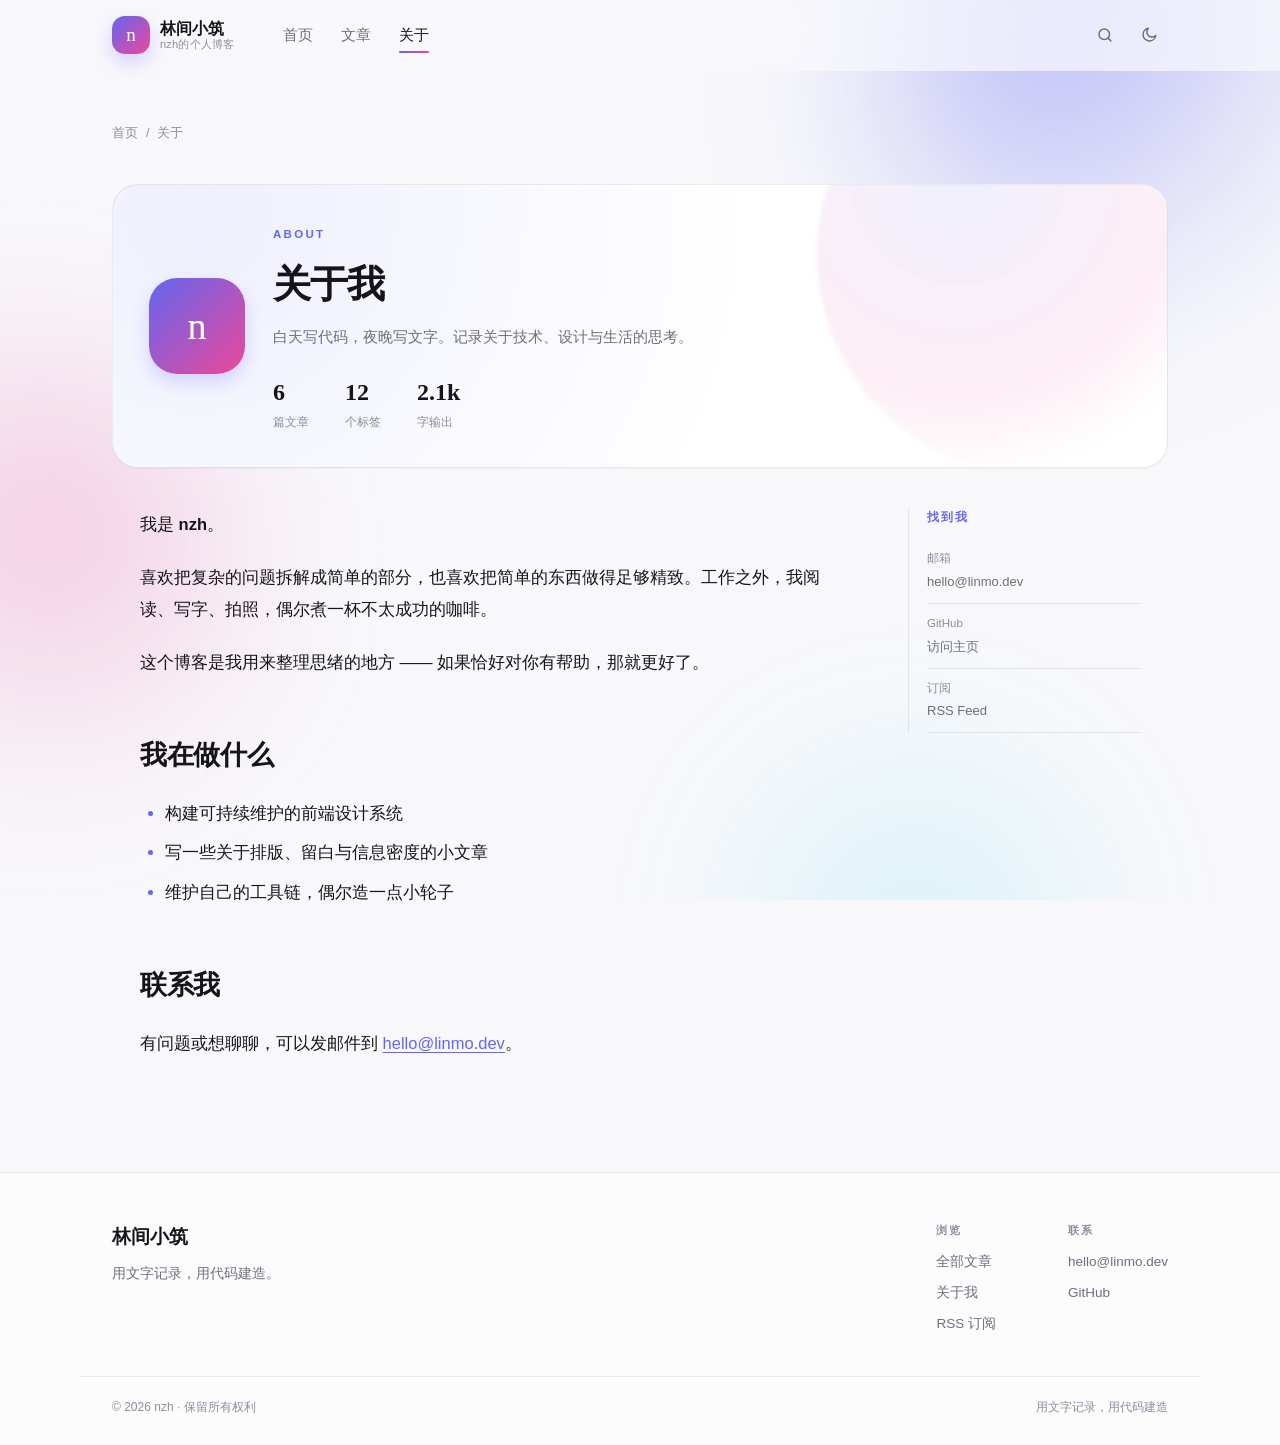
==== commit f553855c: "Use production site URL in RSS, sitemap and canonical links" ====
--- a/about/index.html
+++ b/about/index.html
@@ -4,22 +4,30 @@
 <meta charset="utf-8">
 <meta name="viewport" content="width=device-width, initial-scale=1">
 <title>关于我 · 林间小筑</title>
-<meta name="description" content="我是 林墨，一名前端工程师，目前专注于设计系统与交互体验方向。
+<meta name="description" content="我是 nzh。
 
 喜欢把复杂的问题拆解成简单的部分，也喜欢把简单的东西做得足够精致。工作之外，我阅读、写字、拍照，偶尔煮一杯不太成功的咖啡。
 
-这个博客是我用来整理思绪的地方 —— 如果恰好对">
+这个博客是我用来整理思绪的地方 —— 如果恰好对你有帮助，那就更好了。
+
+ 我在做什么
+
+- 构">
 <meta name="robots" content="index, follow">
-<link rel="canonical" href="http://localhost:4321/about">
+<link rel="canonical" href="https://clone-cpy.github.io/about">
 <meta property="og:type" content="website">
 <meta property="og:site_name" content="林间小筑">
 <meta property="og:title" content="关于我 · 林间小筑">
-<meta property="og:description" content="我是 林墨，一名前端工程师，目前专注于设计系统与交互体验方向。
+<meta property="og:description" content="我是 nzh。
 
 喜欢把复杂的问题拆解成简单的部分，也喜欢把简单的东西做得足够精致。工作之外，我阅读、写字、拍照，偶尔煮一杯不太成功的咖啡。
 
-这个博客是我用来整理思绪的地方 —— 如果恰好对">
-<meta property="og:url" content="http://localhost:4321/about">
+这个博客是我用来整理思绪的地方 —— 如果恰好对你有帮助，那就更好了。
+
+ 我在做什么
+
+- 构">
+<meta property="og:url" content="https://clone-cpy.github.io/about">
 
 <meta name="twitter:card" content="summary">
 <meta name="theme-color" content="#6366f1" media="(prefers-color-scheme: light)">
@@ -49,10 +57,10 @@
 <header class="site-header" data-header>
   <div class="shell nav">
     <a class="brand" href="../">
-      <span class="brand__mark" aria-hidden="true">林</span>
+      <span class="brand__mark" aria-hidden="true">n</span>
       <span class="brand__text">
         <strong>林间小筑</strong>
-        <small>林墨的个人博客</small>
+        <small>nzh的个人博客</small>
       </span>
     </a>
     <button class="nav-toggle" type="button" aria-label="打开导航" aria-expanded="false" aria-controls="site-nav" data-nav-toggle>
@@ -81,7 +89,7 @@
 <section class="shell about">
   <div class="about__card">
     <span class="about__decor" aria-hidden="true"></span>
-    <span class="avatar avatar--text avatar--xl" aria-hidden="true">林</span>
+    <span class="avatar avatar--text avatar--xl" aria-hidden="true">n</span>
     <div class="about__intro">
       <span class="section-kicker">About</span>
       <h1>关于我</h1>
@@ -94,7 +102,7 @@
     </div>
   </div>
   <div class="post__layout">
-    <div class="prose"><p>我是 <strong>林墨</strong>，一名前端工程师，目前专注于设计系统与交互体验方向。</p>
+    <div class="prose"><p>我是 <strong>nzh</strong>。</p>
 <p>喜欢把复杂的问题拆解成简单的部分，也喜欢把简单的东西做得足够精致。工作之外，我阅读、写字、拍照，偶尔煮一杯不太成功的咖啡。</p>
 <p>这个博客是我用来整理思绪的地方 —— 如果恰好对你有帮助，那就更好了。</p>
 <h2 id="我在做什么">我在做什么</h2>
@@ -134,7 +142,7 @@
     </div>
   </div>
   <div class="shell footer__bottom">
-    <p>© 2026 林墨 · 保留所有权利</p>
+    <p>© 2026 nzh · 保留所有权利</p>
     <p>用文字记录，用代码建造</p>
   </div>
 </footer>
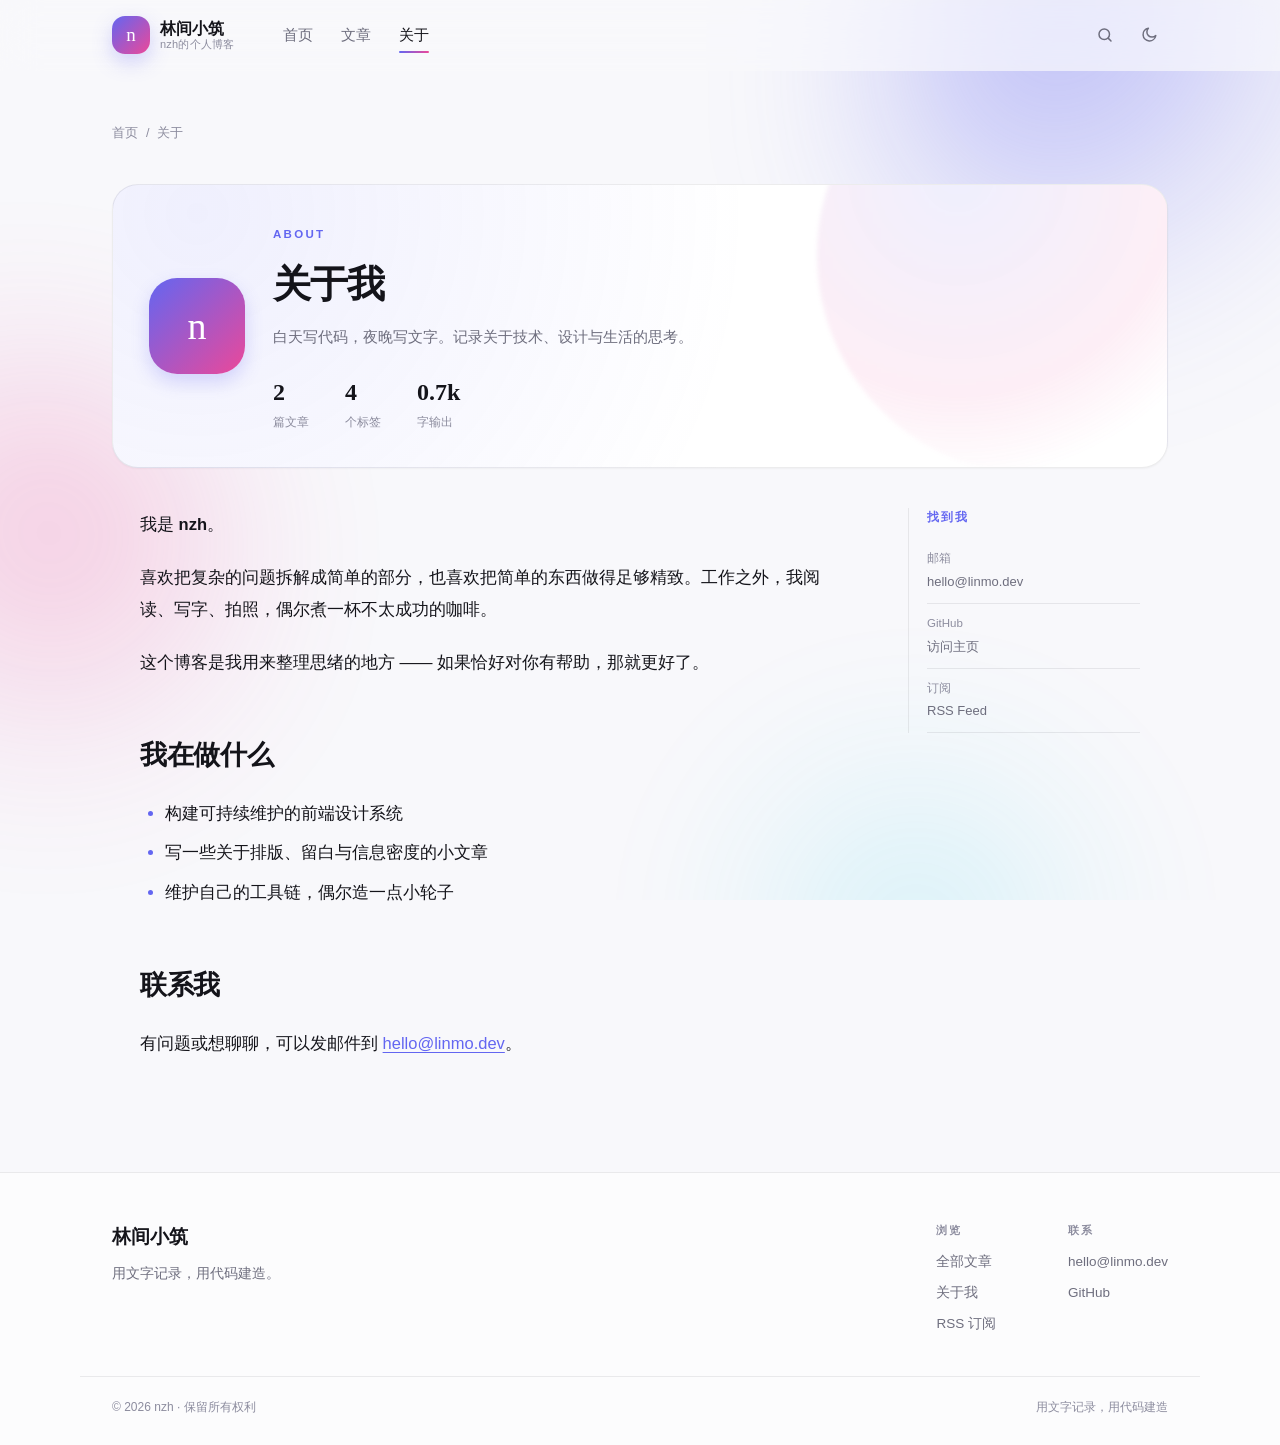
==== commit 4e0cb12e: "Publish blog 2026-11-09 14:38" ====
--- a/about/index.html
+++ b/about/index.html
@@ -95,9 +95,9 @@
       <h1>关于我</h1>
       <p class="about__tagline">白天写代码，夜晚写文字。记录关于技术、设计与生活的思考。</p>
       <ul class="about__facts">
-        <li><strong>6</strong><span>篇文章</span></li>
-        <li><strong>12</strong><span>个标签</span></li>
-        <li><strong>2.1k</strong><span>字输出</span></li>
+        <li><strong>2</strong><span>篇文章</span></li>
+        <li><strong>4</strong><span>个标签</span></li>
+        <li><strong>0.7k</strong><span>字输出</span></li>
       </ul>
     </div>
   </div>
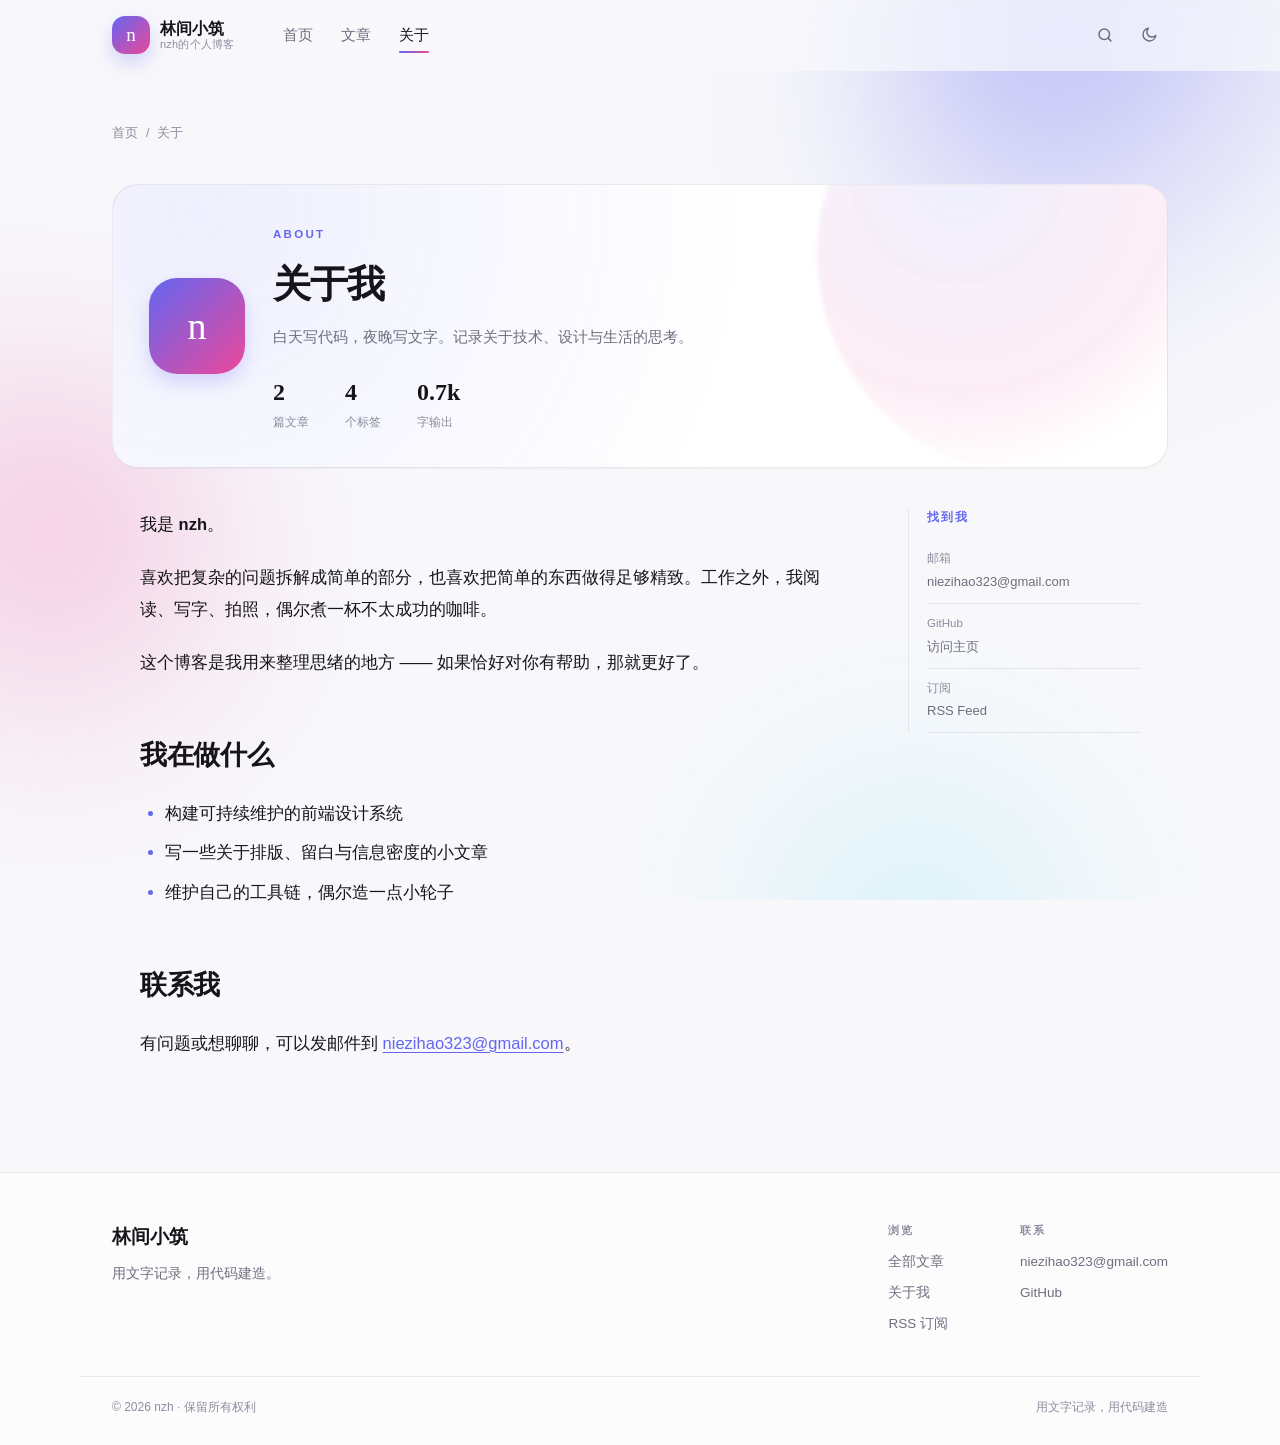
==== commit 61187c3a: "Publish blog 2026-11-09 14:44" ====
--- a/about/index.html
+++ b/about/index.html
@@ -108,11 +108,11 @@
 <h2 id="我在做什么">我在做什么</h2>
 <ul><li>构建可持续维护的前端设计系统</li><li>写一些关于排版、留白与信息密度的小文章</li><li>维护自己的工具链，偶尔造一点小轮子</li></ul>
 <h2 id="联系我">联系我</h2>
-<p>有问题或想聊聊，可以发邮件到 <a href="mailto:hello@linmo.dev">hello@linmo.dev</a>。</p></div>
+<p>有问题或想聊聊，可以发邮件到 <a href="mailto:niezihao323@gmail.com">niezihao323@gmail.com</a>。</p></div>
     <aside class="about__aside">
       <p class="post-toc__title">找到我</p>
       <ul class="contact-list">
-        <li><span>邮箱</span><a href="mailto:hello@linmo.dev">hello@linmo.dev</a></li>
+        <li><span>邮箱</span><a href="mailto:niezihao323@gmail.com">niezihao323@gmail.com</a></li>
         <li><span>GitHub</span><a href="https://github.com/clone-cpy" target="_blank" rel="noopener noreferrer">访问主页</a></li>
         <li><span>订阅</span><a href="../rss.xml">RSS Feed</a></li>
       </ul>
@@ -135,7 +135,7 @@
       </div>
       <div>
         <p class="footer__heading">联系</p>
-        <a href="mailto:hello@linmo.dev">hello@linmo.dev</a>
+        <a href="mailto:niezihao323@gmail.com">niezihao323@gmail.com</a>
         <a href="https://github.com/clone-cpy" target="_blank" rel="noopener noreferrer">GitHub</a>
         
       </div>
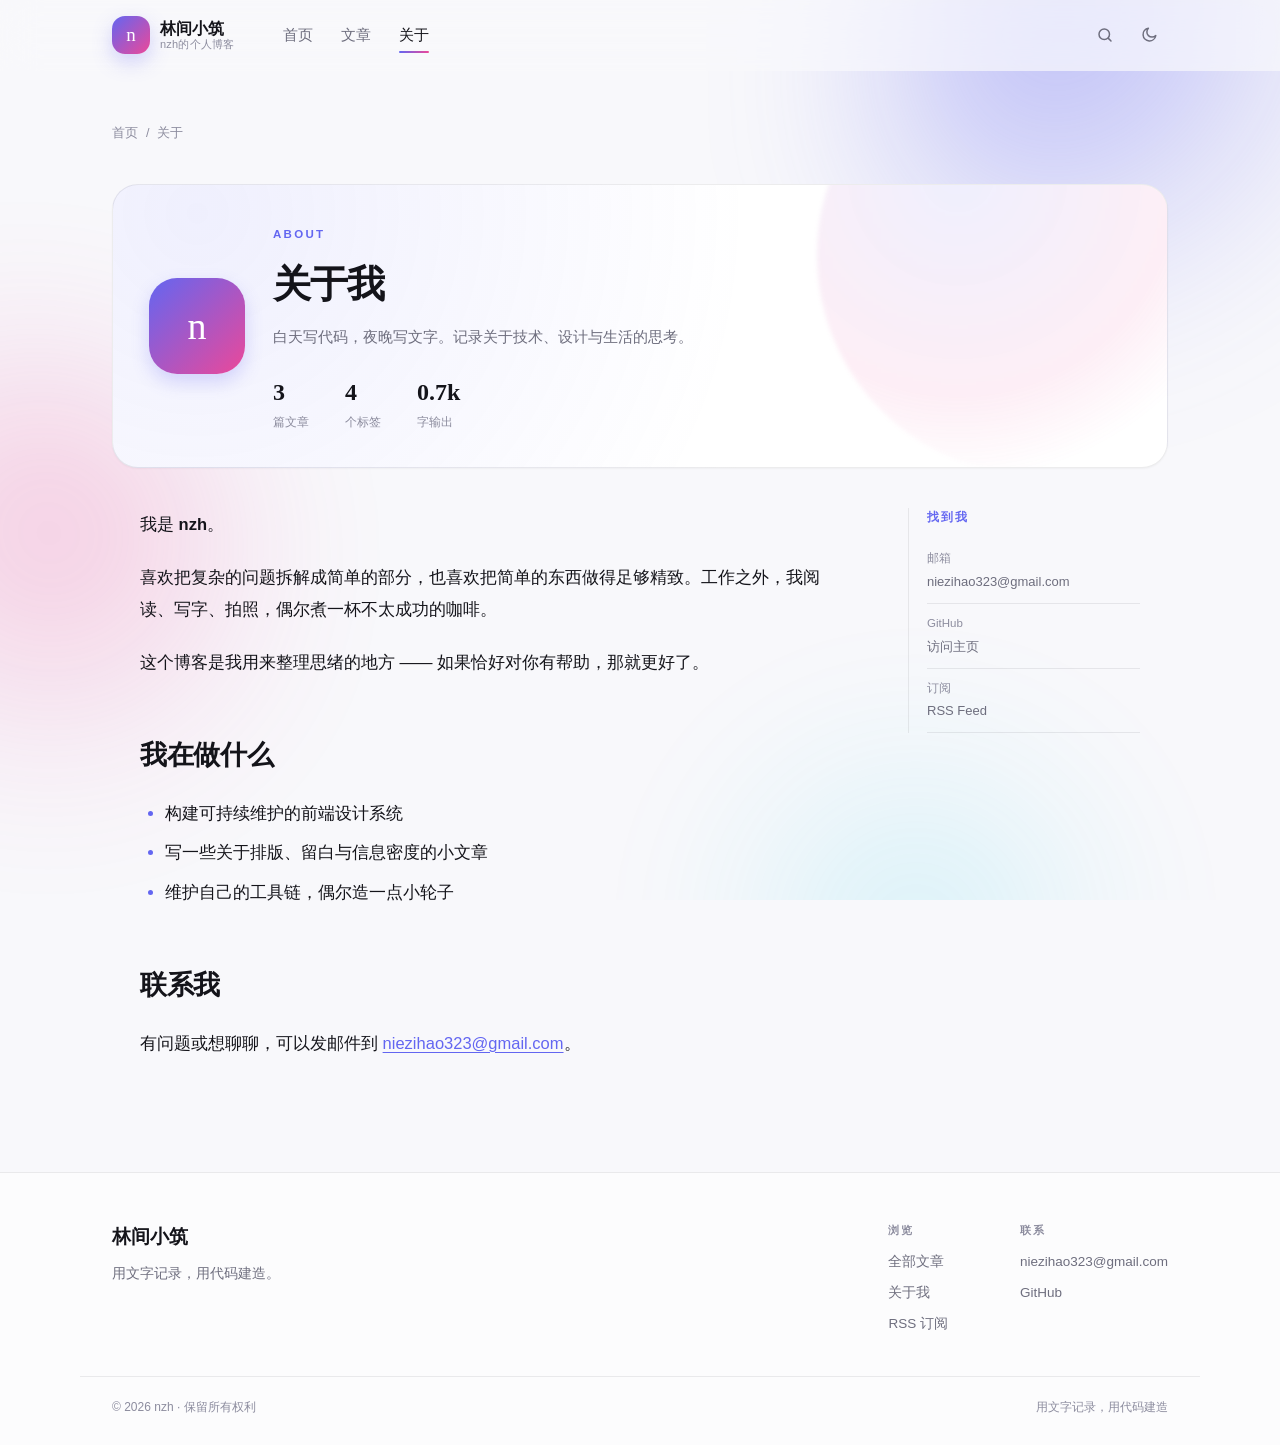
==== commit 1745e84b: "Publish blog 2026-11-09 14:52" ====
--- a/about/index.html
+++ b/about/index.html
@@ -95,7 +95,7 @@
       <h1>关于我</h1>
       <p class="about__tagline">白天写代码，夜晚写文字。记录关于技术、设计与生活的思考。</p>
       <ul class="about__facts">
-        <li><strong>2</strong><span>篇文章</span></li>
+        <li><strong>3</strong><span>篇文章</span></li>
         <li><strong>4</strong><span>个标签</span></li>
         <li><strong>0.7k</strong><span>字输出</span></li>
       </ul>
